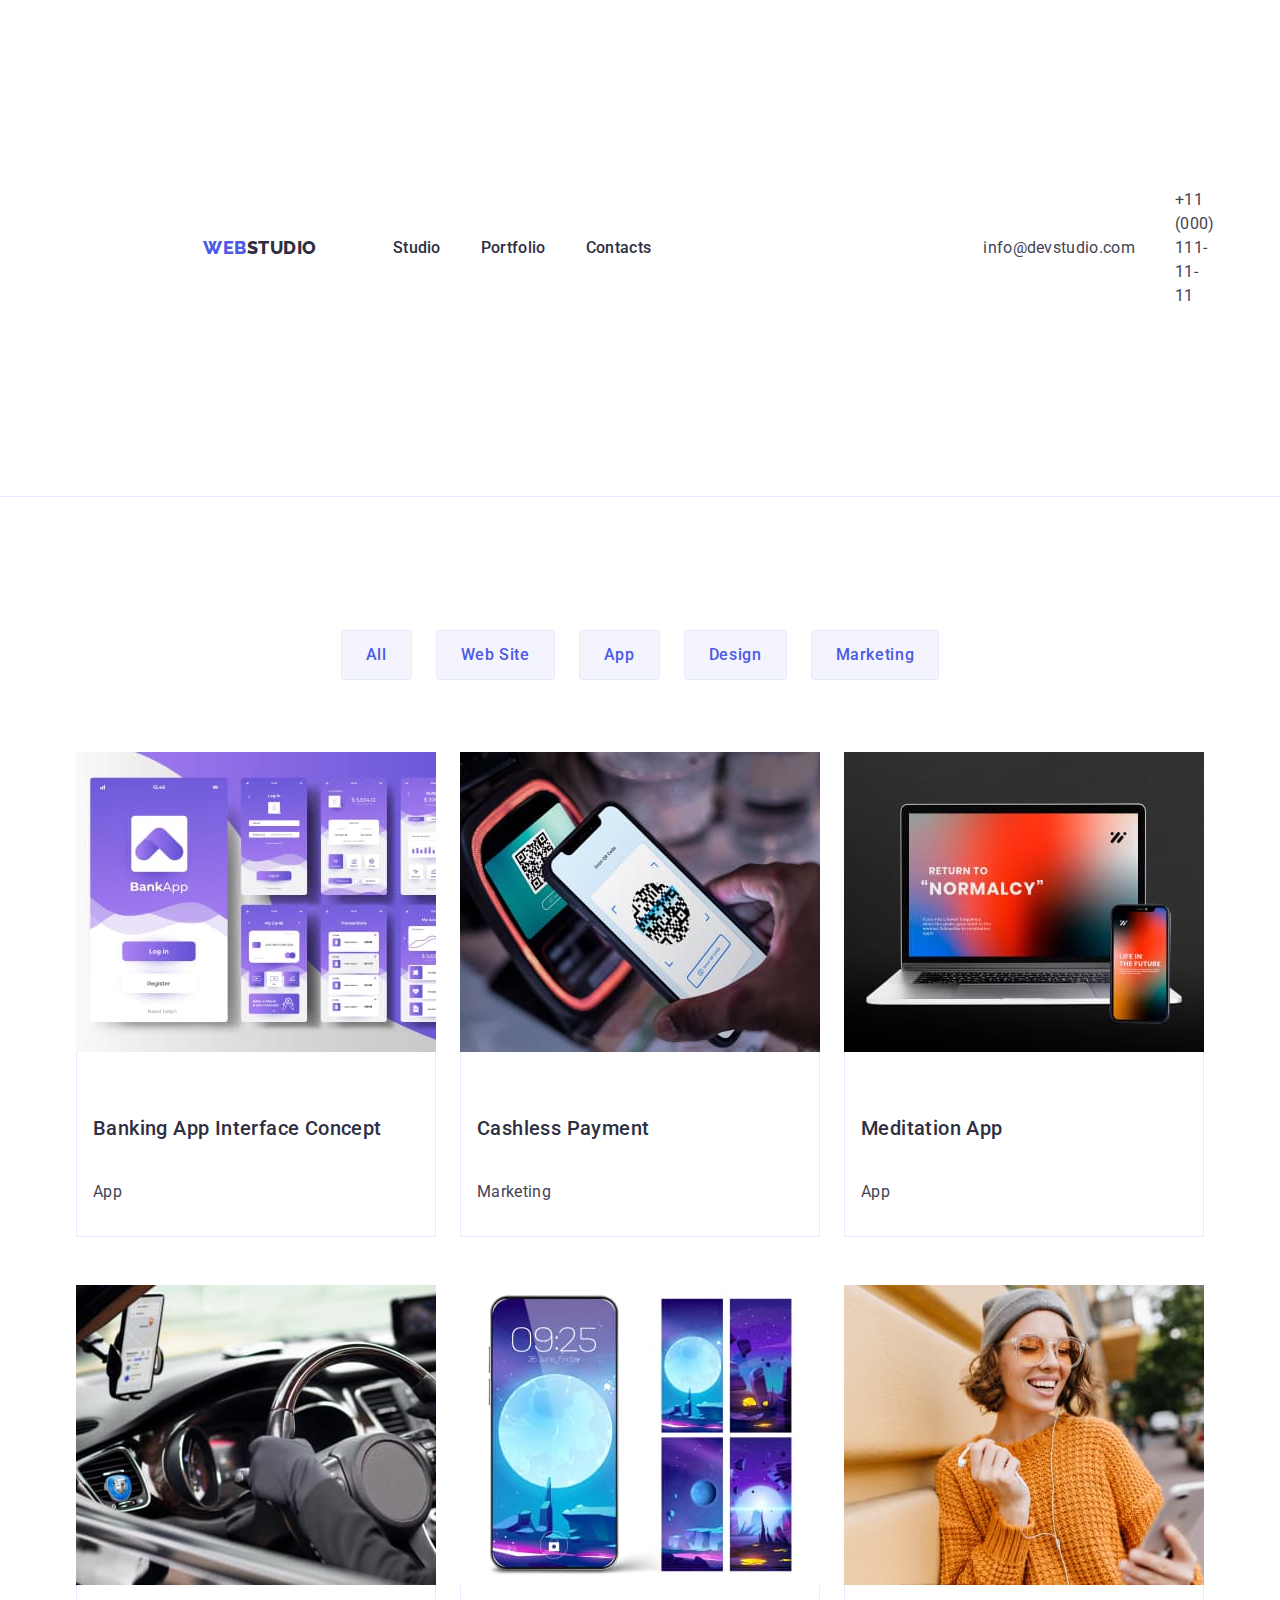
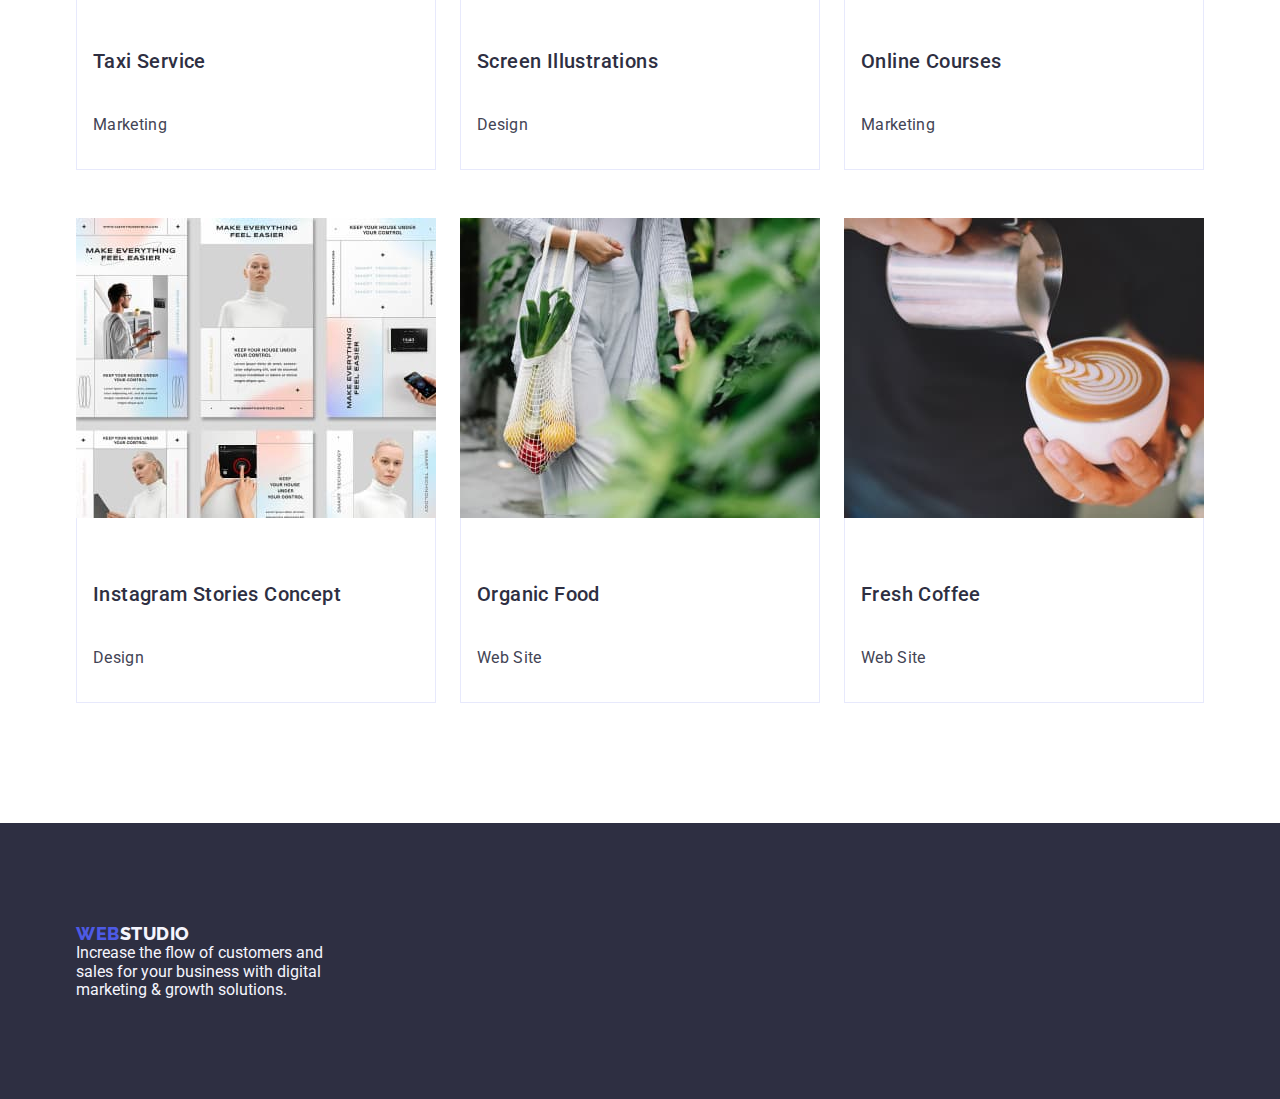
==== portfolio.html @ f51f7f71 "pop" ====
<!DOCTYPE html>
<html lang="en">
  <head>
    <meta charset="UTF-8" />
    <meta http-equiv="X-UA-Compatible" content="IE=edge" />
    <meta name="viewport" content="width=device-width, initial-scale=1.0" />
    <link rel="preconnect" href="https://fonts.googleapis.com" />
    <link rel="preconnect" href="https://fonts.gstatic.com" crossorigin />
    <link
      href="https://fonts.googleapis.com/css2?family=Raleway:wght@800&family=Roboto:wght@400;500;700;900&display=swap"
      rel="stylesheet"
    />
    <link
      rel="stylesheet"
      href="https://cdnjs.cloudflare.com/ajax/libs/modern-normalize/1.0.0/modern-normalize.min.css"
    />
    <link
      rel="stylesheet"
      href="https://cdnjs.cloudflare.com/ajax/libs/modern-normalize/1.0.0/modern-normalize.min.css"
    />
    <link rel="stylesheet" href="./css/modern-normalize.min.css" />

    <link rel="stylesheet" href="./css/styles.css" />
    <title>Strona z zadania domowego2</title>
  </head>
  <body>
    <header class="section header-index">
      <div class="header-display container">
        <nav class="index-nav">
          <a class="logo-webstudio link" href="./index.html"
            >Web<span class="logo-studio">Studio</span></a
          >
          <ul class="list header-list">
            <li><a class="links-header link" href="./index.html">Studio</a></li>
            <li>
              <a class="links-header link" href="./portfolio.html">Portfolio</a>
            </li>
            <li><a class="links-header link" href="">Contacts</a></li>
          </ul>
        </nav>
        <address class="adress-font-normal">
          <ul class="list adress-display">
            <li>
              <a class="link adress-info" href="mailto:info@devstudio.com"
                >info@devstudio.com</a
              >
            </li>
            <li>
              <a class="link adress-info" href="tel:+110001111111"
                >+11 (000) 111-11-11</a
              >
            </li>
          </ul>
        </address>
      </div>
    </header>
    <main>
      <section class="portfolio-main">
        <div class="container">
          <h1 class="header-hidden">Naglowek strony portfolio</h1>
          <ul class="list portfolio-button-ul">
            <li><button type="button" class="btn-sek">All</button></li>
            <li><button type="button" class="btn-sek">Web Site</button></li>
            <li><button type="button" class="btn-sek">App</button></li>
            <li><button type="button" class="btn-sek">Design</button></li>
            <li><button type="button" class="btn-sek">Marketing</button></li>
          </ul>

          <ul class="list portfolio-img-ul">
            <li  class="list-flex-calcwidth">
              <a href="" class="link">
                <img src="./images/imgzd2.jpg" alt="imgzd1" width="360" />
                <div class="images-div">
                <h2 class="images-header">Banking App Interface Concept</h2>
                <p class="images-text">App</p></div></a
              >
            </li>
            <li class="list-flex-calcwidth">
              <a href="" class="link">
                <img src="./images/img2zd2.jpg" alt="imgzd1" width="360" />
                <div class="images-div">
                <h2 class="images-header">Cashless Payment</h2>
                <p class="images-text">Marketing</p>
                </div></a
              >
            </li>
            <li class="list-flex-calcwidth">
              <a href="" class="link">
                <img src="./images/img3zd2.jpg" alt="imgzd1" width="360" />
                <div class="images-div">
                <h2 class="images-header">Meditation App</h2>
                <p class="images-text">App</p></div></a
              >
            </li>
            <li class="list-flex-calcwidth">
              <a href="" class="link">
                <img src="./images/img4zd2.jpg" alt="imgzd1" width="360" />
                <div class="images-div">
                <h2 class="images-header">Taxi Service</h2>
                <p class="images-text">Marketing</p></div></a
              >
            </li>
            <li class="list-flex-calcwidth">
              <a href="" class="link">
                <img src="./images/img5zd2.jpg" alt="imgzd1" width="360" />
                <div class="images-div">
                <h2 class="images-header">Screen Illustrations</h2>
                <p class="images-text">Design</p></div></a
              >
            </li>
            <li class="list-flex-calcwidth"">
              <a href="" class="link">
                <img src="./images/img6zd2.jpg" alt="imgzd1" width="360" />
                <div class="images-div">
                <h2 class="images-header">Online Courses</h2>
                <p class="images-text">Marketing</p></div></a
              >
            </li>
            <li class="list-flex-calcwidth">
              <a href="" class="link">
                <img src="./images/img7zd2.jpg" alt="imgzd1" width="360" />
                <div class="images-div">
                <h2 class="images-header">Instagram Stories Concept</h2>
                <p class="images-text">Design</p></div></a
              >
            </li>
            <li class="list-flex-calcwidth">
              <a href="" class="link">
                <img src="./images/img8zd2.jpg" alt="imgzd1" width="360" />
                <div class="images-div">
                <h2 class="images-header">Organic Food</h2>
                <p class="images-text">Web Site</p></div></a
              >
            </li>
            <li  class="list-flex-calcwidth">
              <a href="" class="link">
                <img src="./images/img9zd2.jpg" alt="imgzd1" width="360" />
                <div class="images-div">
                <h2 class="images-header">Fresh Coffee</h2>
                <p class="images-text">Web Site</p></div></a
              >
            </li>
          </ul>
        </div>
      </section>
    </main>

    <footer class="footer-items">
      <div class="container">
      <a class="logo-webstudio link" href="./index.html"
        >Web<span class="logo-studio-footer">Studio</span></a
      >
      <p class="footer-text">
        Increase the flow of customers and sales for your business with digital
        marketing & growth solutions.
      </p>
    </div>
    </footer>
  </body>
</html>
---- css/styles.css ----
*,
*::before,
*::after {
  box-sizing: border-box;
  margin: 0;
  padding: 0;
}

img {
  display: block;
  max-width: 100%;
  height: auto;
}
button {
  cursor: pointer;
  border: none;
  border-radius: 4px;
}
ul,
ol {
  list-style: none;
  margin: 0;
  padding-left: 0;
}

:root {
  --navy-color: #2e2f42;
  --pcolor: #434455;
  --logo-webcolor: #4d5ae5;
  --background-color: #ffffff;
  --links-color: #404bbf;
  --button-color: #f4f4fd;
  --cornflower: #e7e9fc;
}
body {
  font-family: 'Roboto', sans-serif;
  color: var(--pcolor);
  background-color: var(--background-color);
}

.logo-webstudio {
  color: var(--logo-webcolor);
  font-family: 'Raleway', sans-serif;
  font-size: 18px;
  font-style: normal;
  font-weight: 800;
  line-height: 1.17;
  letter-spacing: 0.03em;
  text-transform: uppercase;
  margin-right: 76px;
}
.logo-studio {
  color: var(--navy-color);
}
.link {
  text-decoration: none;
}

.links-header {
  color: var(--navy-color);
  font-size: 16px;
  font-style: normal;
  font-weight: 500;
  line-height: 1.5;
  letter-spacing: 0.02em;
  padding: 24px 0;
}

.adress-info {
  color: var(--pcolor);
  font-size: 16px;
  font-style: normal;
  font-weight: 400;
  line-height: 1.5;
  letter-spacing: 0.02em;
}
.adress-info:hover,
.adress-info:focus,
.links-header:hover,
.links-header:focus {
  color: var(--links-color);
}
.btn-sek {
  font-family: 'Roboto', sans-serif;
  color: var(--logo-webcolor);
  background-color: var(--button-color);
  font-size: 16px;
  font-style: normal;
  font-weight: 500;
  line-height: 1.5;
  letter-spacing: 0.04em;
  cursor: pointer;
  border-radius: 4px;
  padding: 12px 24px;
  border: 1px solid var(--cornflower);
  justify-content: center;
  align-items: center;
}
.btn-sek:hover,
.btn-sek:focus {
  color: var(--background-color);
  background-color: var(--links-color);
  border: 1px solid transparent;
}

.list {
  list-style: none;
}

.images-header {
  color: var(--navy-color);
  font-size: 20px;
  font-style: normal;
  font-weight: 500;
  line-height: 1.2;
  letter-spacing: 0.02em;
  padding: 32px 0;
  margin-bottom: 8px;
}

.footer-items {
  background-color: var(--navy-color);
  padding: 100px 0;
}
.logo-studio-footer {
  color: var(--button-color);
  font-family: Raleway;
  font-size: 18px;
  font-style: normal;
  font-weight: 800;
  line-height: 21px;
  letter-spacing: 0.54px;
  text-transform: uppercase;
}

.index-first-section-color {
  background-color: var(--navy-color);
}
.section-team-color {
  background-color: var(--button-color);
}
.index-first-header {
  font-family: Roboto;
  font-size: 56px;
  font-style: normal;
  font-weight: 700;
  line-height: 1.07;
  letter-spacing: 1.12px;
  color: var(--background-color);
  text-align: center;
  max-width: 496px;
  margin-bottom: 46px;
  margin-left: auto;
  margin-right: auto;
}
.btn-order-service {
  background-color: var(--logo-webcolor);
  font-family: 'Roboto', sans-serif;
  font-size: 16px;
  cursor: pointer;
  font-weight: 500;
  line-height: 1.5;
  letter-spacing: 0.04em;
  color: var(--background-color);
  display: block;
  min-width: 169px;
  height: 56px;
  border: none;
  border-radius: 4px;
  margin: auto;
}

.btn-order-service:hover,
.btn-order-service:focus {
  background-color: var(--links-color);
}

.index-second-header {
  color: var(--navy-color);
  font-family: Roboto;
  font-size: 20px;
  font-weight: 500;
  line-height: 1.2;
  letter-spacing: 0.02em;
  margin-bottom: 8px;
}

.images-text {
  font-family: Roboto;
  font-size: 16px;
  color: var(--pcolor);
  font-weight: 400;
  line-height: 1.5;
  letter-spacing: 0.02em;
}

.index-third-header {
  color: var(--navy-color);
  font-size: 36px;
  text-align: center;
  font-weight: 700;
  line-height: 1.11;
  letter-spacing: 0.02em;
  text-transform: capitalize;
  margin-bottom: 72px;
}
.team-list {
  background-color: var(--background-color);
  width: calc((100% - 72px) / 4);
  border-radius: 0px 0px 4px 4px;
}

.footer-text {
  color: var(--button-color);
}
.index-footer-p {
  color: var(--button-color);
  line-height: 1.5;
  letter-spacing: 0.02em;
}

.adress-font-normal {
  font-style: normal;
  display: flex;
}
.images-text-app {
  color: var(--pcolor);
}

/* ZADANIE DOMOWE NR 3  */
.container {
  width: 1158px;
  padding: 0 15px;
  margin: 0 auto;
}
.section {
  padding: 120px 0;
}
.index-nav {
  display: flex;
  align-items: center;
}
.header-list {
  display: flex;
  gap: 40px;
}

.adress-display {
  display: flex;
  gap: 40px;
  margin-left: 332px;
  align-items: center;
}
.header-index {
  border-bottom: 1px solid #e7e9fc;
  padding: 188px;
  display: flex;
}
.links-header {
  padding: 24px 0;
}
.list-display {
  display: flex;
  gap: 24px;
}
.list-display-calcwidth {
  width: calc((100% - 72px) / 4);
}
.list-flex {
  display: flex;
  gap: 24px;
}
.list-flex-calcwidth {
  width: calc((100% - 48px) / 3);
}
.employers {
  padding: 32px 0;
}
.employers-head {
  text-align: center;
  margin-bottom: 8px;
}
.employers-job {
  text-align: center;
}
.footer-logo {
  display: inline-block;
  margin-bottom: 16px;
}
.footer-text {
  max-width: 264px;
}
.header-display {
  display: flex;
}
.footer-items {
  padding: 100px 0;
}
.main-section {
  padding: 188px 0;
}

.portfolio-button-ul {
  display: flex;
  justify-content: center;
  gap: 24px;
  margin-bottom: 72px;
}
.portfolio-img-ul {
  display: flex;
  justify-content: center;
  flex-wrap: wrap;
  column-gap: 24px;
  row-gap: 48px;
}
.portfolio-main {
  padding: 96px 0 120px 0;
}
.images-div {
  padding: 32px 16px;
  border: 1px solid var(--cornflower);
  border-top: none;
}
.header-hidden{
  visibility: hidden;

}
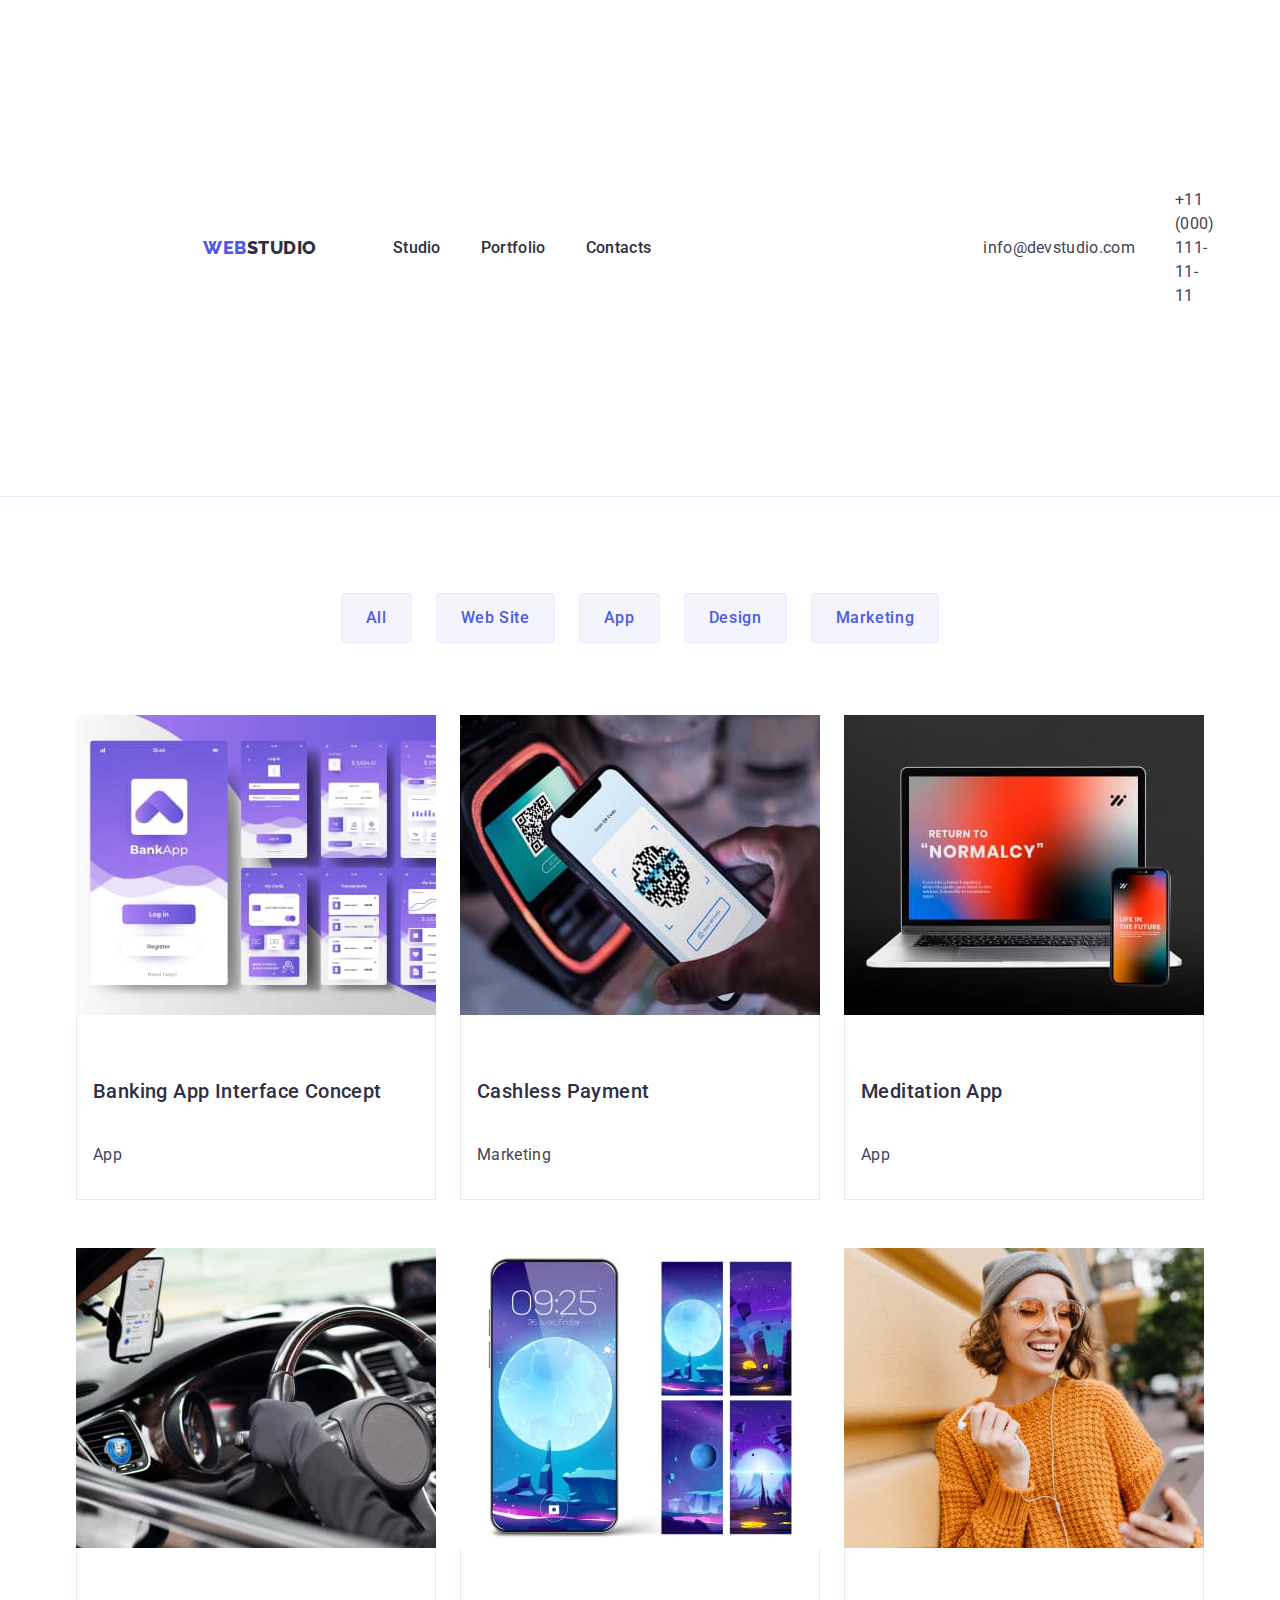
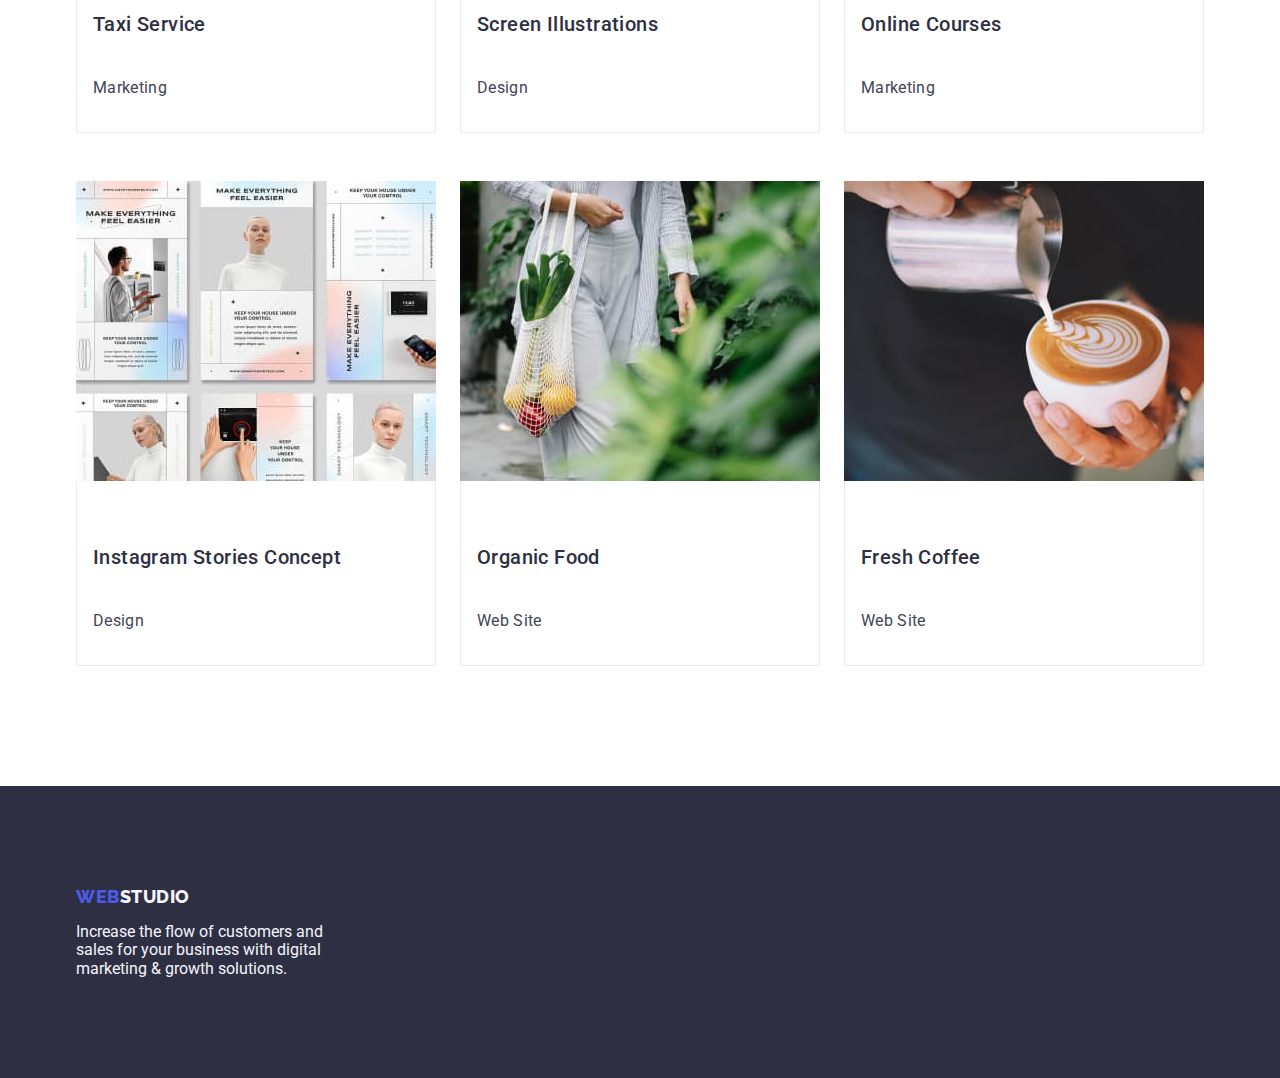
==== commit a9d708ac: "pop" ====
--- a/portfolio.html
+++ b/portfolio.html
@@ -19,7 +19,6 @@
       href="https://cdnjs.cloudflare.com/ajax/libs/modern-normalize/1.0.0/modern-normalize.min.css"
     />
     <link rel="stylesheet" href="./css/modern-normalize.min.css" />
-
     <link rel="stylesheet" href="./css/styles.css" />
     <title>Strona z zadania domowego2</title>
   </head>
@@ -57,7 +56,7 @@
     <main>
       <section class="portfolio-main">
         <div class="container">
-          <h1 class="header-hidden">Naglowek strony portfolio</h1>
+          <h1 class="visually-hidden">Naglowek strony portfolio</h1>
           <ul class="list portfolio-button-ul">
             <li><button type="button" class="btn-sek">All</button></li>
             <li><button type="button" class="btn-sek">Web Site</button></li>
@@ -147,7 +146,7 @@
 
     <footer class="footer-items">
       <div class="container">
-      <a class="logo-webstudio link" href="./index.html"
+      <a class="logo-webstudio link footer-logo" href="./index.html"
         >Web<span class="logo-studio-footer">Studio</span></a
       >
       <p class="footer-text">
--- a/css/styles.css
+++ b/css/styles.css
@@ -321,7 +321,19 @@
   border: 1px solid var(--cornflower);
   border-top: none;
 }
-.header-hidden{
-  visibility: hidden;
-
-}+.footer-logo{
+   margin-bottom: 16px;
+  }
+.visually-hidden{
+  position: absolute;
+  width: 1px;
+  height: 1px;
+  margin: -1px;
+  border: 0;
+  padding: 0;
+  
+  white-space: nowrap;
+  clip-path: inset(100%);
+  clip: rect(0 0 0 0);
+  overflow: hidden;
+}
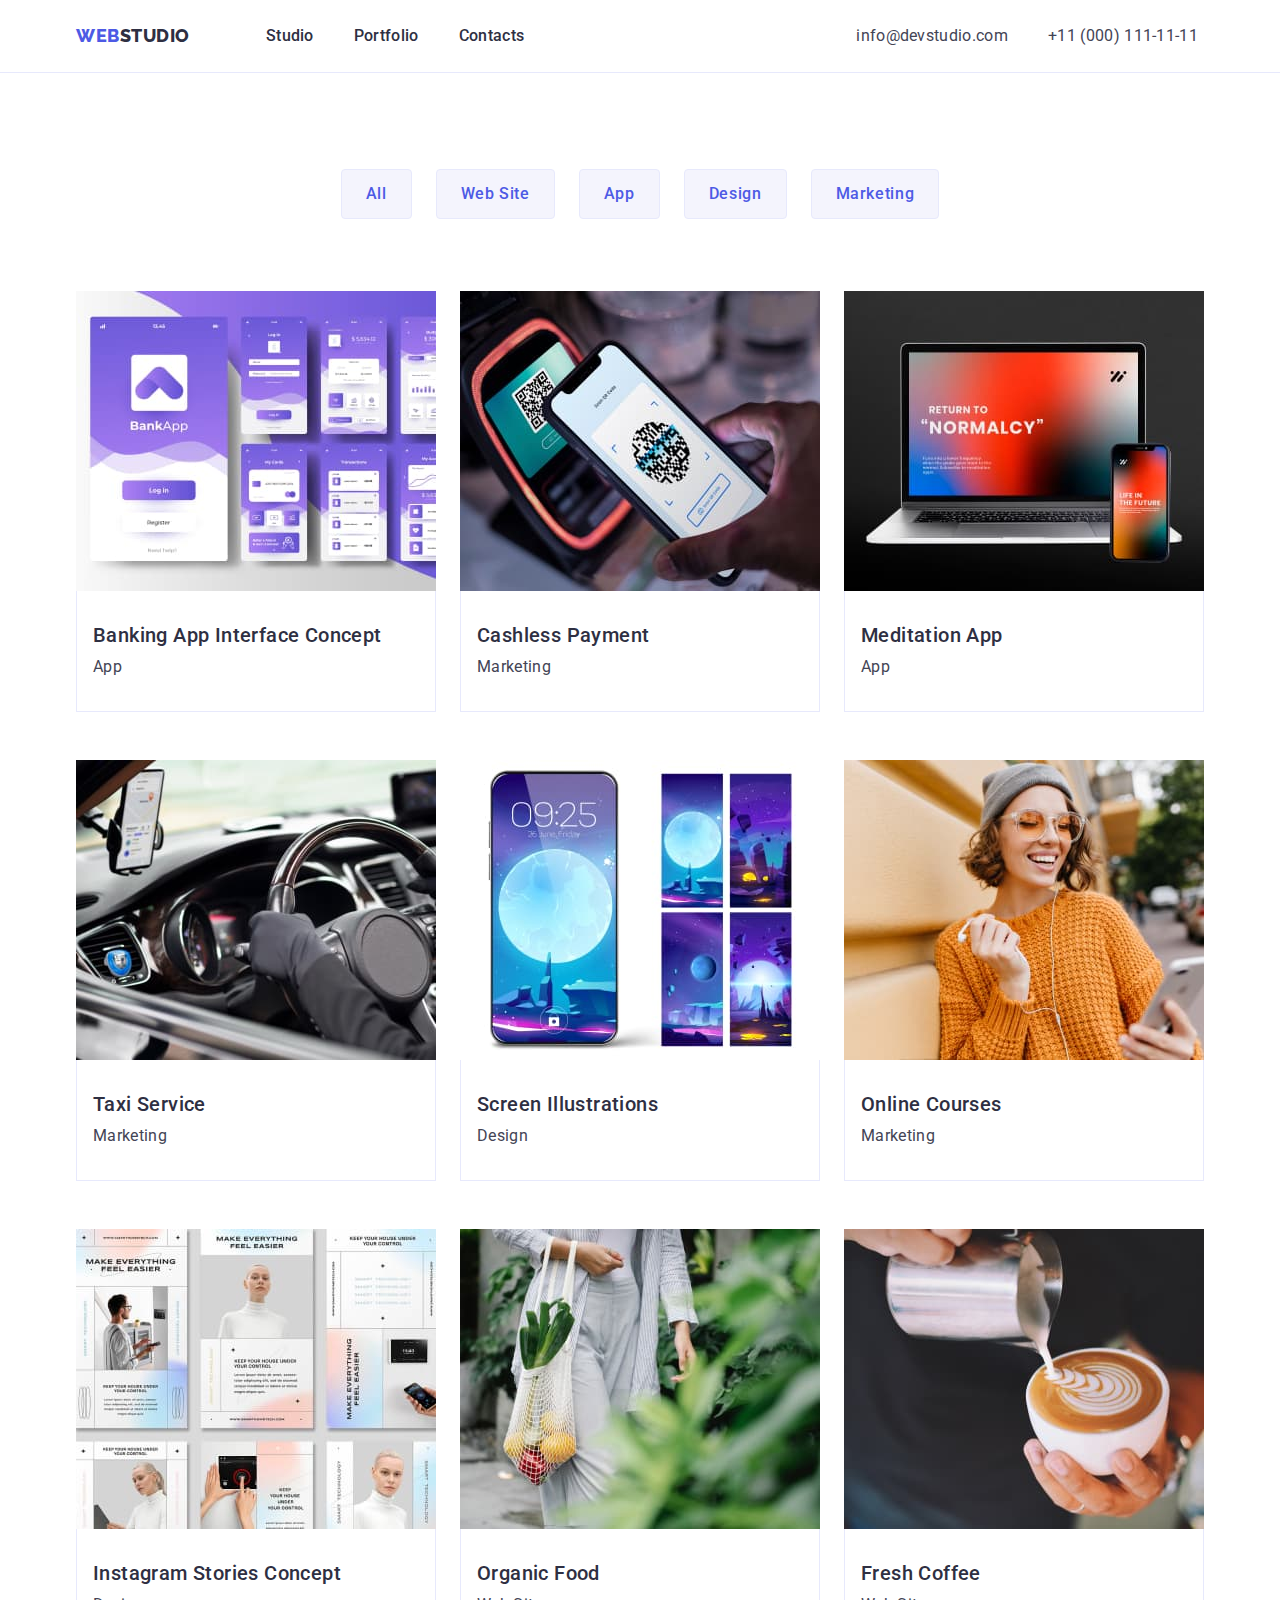
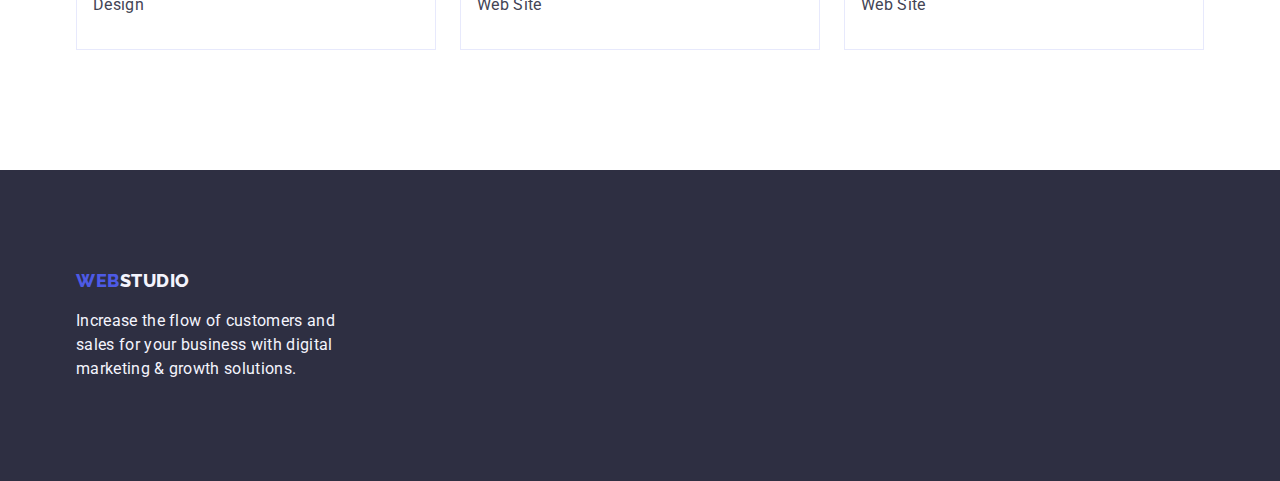
==== commit 745e690a: "pop" ====
--- a/portfolio.html
+++ b/portfolio.html
@@ -14,16 +14,12 @@
       rel="stylesheet"
       href="https://cdnjs.cloudflare.com/ajax/libs/modern-normalize/1.0.0/modern-normalize.min.css"
     />
-    <link
-      rel="stylesheet"
-      href="https://cdnjs.cloudflare.com/ajax/libs/modern-normalize/1.0.0/modern-normalize.min.css"
-    />
     <link rel="stylesheet" href="./css/modern-normalize.min.css" />
     <link rel="stylesheet" href="./css/styles.css" />
     <title>Strona z zadania domowego2</title>
   </head>
   <body>
-    <header class="section header-index">
+    <header class="header-index">
       <div class="header-display container">
         <nav class="index-nav">
           <a class="logo-webstudio link" href="./index.html"
@@ -34,7 +30,9 @@
             <li>
               <a class="links-header link" href="./portfolio.html">Portfolio</a>
             </li>
-            <li><a class="links-header link" href="">Contacts</a></li>
+            <li>
+              <a class="links-header link" href="">Contacts</a>
+            </li>
           </ul>
         </nav>
         <address class="adress-font-normal">
@@ -66,20 +64,21 @@
           </ul>
 
           <ul class="list portfolio-img-ul">
-            <li  class="list-flex-calcwidth">
+            <li class="list-flex-calcwidth">
               <a href="" class="link">
                 <img src="./images/imgzd2.jpg" alt="imgzd1" width="360" />
                 <div class="images-div">
-                <h2 class="images-header">Banking App Interface Concept</h2>
-                <p class="images-text">App</p></div></a
+                  <h2 class="images-header">Banking App Interface Concept</h2>
+                  <p class="images-text">App</p>
+                </div></a
               >
             </li>
             <li class="list-flex-calcwidth">
               <a href="" class="link">
                 <img src="./images/img2zd2.jpg" alt="imgzd1" width="360" />
                 <div class="images-div">
-                <h2 class="images-header">Cashless Payment</h2>
-                <p class="images-text">Marketing</p>
+                  <h2 class="images-header">Cashless Payment</h2>
+                  <p class="images-text">Marketing</p>
                 </div></a
               >
             </li>
@@ -87,56 +86,63 @@
               <a href="" class="link">
                 <img src="./images/img3zd2.jpg" alt="imgzd1" width="360" />
                 <div class="images-div">
-                <h2 class="images-header">Meditation App</h2>
-                <p class="images-text">App</p></div></a
+                  <h2 class="images-header">Meditation App</h2>
+                  <p class="images-text">App</p>
+                </div></a
               >
             </li>
             <li class="list-flex-calcwidth">
               <a href="" class="link">
                 <img src="./images/img4zd2.jpg" alt="imgzd1" width="360" />
                 <div class="images-div">
-                <h2 class="images-header">Taxi Service</h2>
-                <p class="images-text">Marketing</p></div></a
+                  <h2 class="images-header">Taxi Service</h2>
+                  <p class="images-text">Marketing</p>
+                </div></a
               >
             </li>
             <li class="list-flex-calcwidth">
               <a href="" class="link">
                 <img src="./images/img5zd2.jpg" alt="imgzd1" width="360" />
                 <div class="images-div">
-                <h2 class="images-header">Screen Illustrations</h2>
-                <p class="images-text">Design</p></div></a
+                  <h2 class="images-header">Screen Illustrations</h2>
+                  <p class="images-text">Design</p>
+                </div></a
               >
             </li>
-            <li class="list-flex-calcwidth"">
+            <li class="list-flex-calcwidth">
               <a href="" class="link">
                 <img src="./images/img6zd2.jpg" alt="imgzd1" width="360" />
                 <div class="images-div">
-                <h2 class="images-header">Online Courses</h2>
-                <p class="images-text">Marketing</p></div></a
+                  <h2 class="images-header">Online Courses</h2>
+                  <p class="images-text">Marketing</p>
+                </div></a
               >
             </li>
             <li class="list-flex-calcwidth">
               <a href="" class="link">
                 <img src="./images/img7zd2.jpg" alt="imgzd1" width="360" />
                 <div class="images-div">
-                <h2 class="images-header">Instagram Stories Concept</h2>
-                <p class="images-text">Design</p></div></a
+                  <h2 class="images-header">Instagram Stories Concept</h2>
+                  <p class="images-text">Design</p>
+                </div></a
               >
             </li>
             <li class="list-flex-calcwidth">
               <a href="" class="link">
                 <img src="./images/img8zd2.jpg" alt="imgzd1" width="360" />
                 <div class="images-div">
-                <h2 class="images-header">Organic Food</h2>
-                <p class="images-text">Web Site</p></div></a
+                  <h2 class="images-header">Organic Food</h2>
+                  <p class="images-text">Web Site</p>
+                </div></a
               >
             </li>
-            <li  class="list-flex-calcwidth">
+            <li class="list-flex-calcwidth">
               <a href="" class="link">
                 <img src="./images/img9zd2.jpg" alt="imgzd1" width="360" />
                 <div class="images-div">
-                <h2 class="images-header">Fresh Coffee</h2>
-                <p class="images-text">Web Site</p></div></a
+                  <h2 class="images-header">Fresh Coffee</h2>
+                  <p class="images-text">Web Site</p>
+                </div></a
               >
             </li>
           </ul>
@@ -146,14 +152,14 @@
 
     <footer class="footer-items">
       <div class="container">
-      <a class="logo-webstudio link footer-logo" href="./index.html"
-        >Web<span class="logo-studio-footer">Studio</span></a
-      >
-      <p class="footer-text">
-        Increase the flow of customers and sales for your business with digital
-        marketing & growth solutions.
-      </p>
-    </div>
+        <a class="logo-webstudio link footer-logo" href="./index.html"
+          >Web<span class="logo-studio-footer">Studio</span></a
+        >
+        <p class="footer-text">
+          Increase the flow of customers and sales for your business with
+          digital marketing & growth solutions.
+        </p>
+      </div>
     </footer>
   </body>
 </html>
--- a/css/styles.css
+++ b/css/styles.css
@@ -64,6 +64,7 @@
   line-height: 1.5;
   letter-spacing: 0.02em;
   padding: 24px 0;
+  display: inline-block;
 }
 
 .adress-info {
@@ -114,8 +115,6 @@
   font-weight: 500;
   line-height: 1.2;
   letter-spacing: 0.02em;
-  padding: 32px 0;
-  margin-bottom: 8px;
 }
 
 .footer-items {
@@ -192,6 +191,8 @@
   font-weight: 400;
   line-height: 1.5;
   letter-spacing: 0.02em;
+  margin-top:8px;
+
 }
 
 .index-third-header {
@@ -204,16 +205,18 @@
   text-transform: capitalize;
   margin-bottom: 72px;
 }
+.third-section{
+  padding-bottom: 120px ;
+}
 .team-list {
   background-color: var(--background-color);
   width: calc((100% - 72px) / 4);
   border-radius: 0px 0px 4px 4px;
+  box-shadow: 0px 2px 1px 0px rgba(46, 47, 66, 0.08), 0px 1px 1px 0px rgba(46, 47, 66, 0.16), 0px 1px 6px 0px rgba(46, 47, 66, 0.08);
 }
 
 .footer-text {
-  color: var(--button-color);
-}
-.index-footer-p {
+  max-width: 264px;
   color: var(--button-color);
   line-height: 1.5;
   letter-spacing: 0.02em;
@@ -253,7 +256,6 @@
 }
 .header-index {
   border-bottom: 1px solid #e7e9fc;
-  padding: 188px;
   display: flex;
 }
 .links-header {
@@ -285,10 +287,7 @@
 }
 .footer-logo {
   display: inline-block;
-  margin-bottom: 16px;
-}
-.footer-text {
-  max-width: 264px;
+  margin-bottom: 17.5px;
 }
 .header-display {
   display: flex;
@@ -321,17 +320,15 @@
   border: 1px solid var(--cornflower);
   border-top: none;
 }
-.footer-logo{
-   margin-bottom: 16px;
-  }
-.visually-hidden{
+
+.visually-hidden {
   position: absolute;
   width: 1px;
   height: 1px;
   margin: -1px;
   border: 0;
   padding: 0;
-  
+
   white-space: nowrap;
   clip-path: inset(100%);
   clip: rect(0 0 0 0);
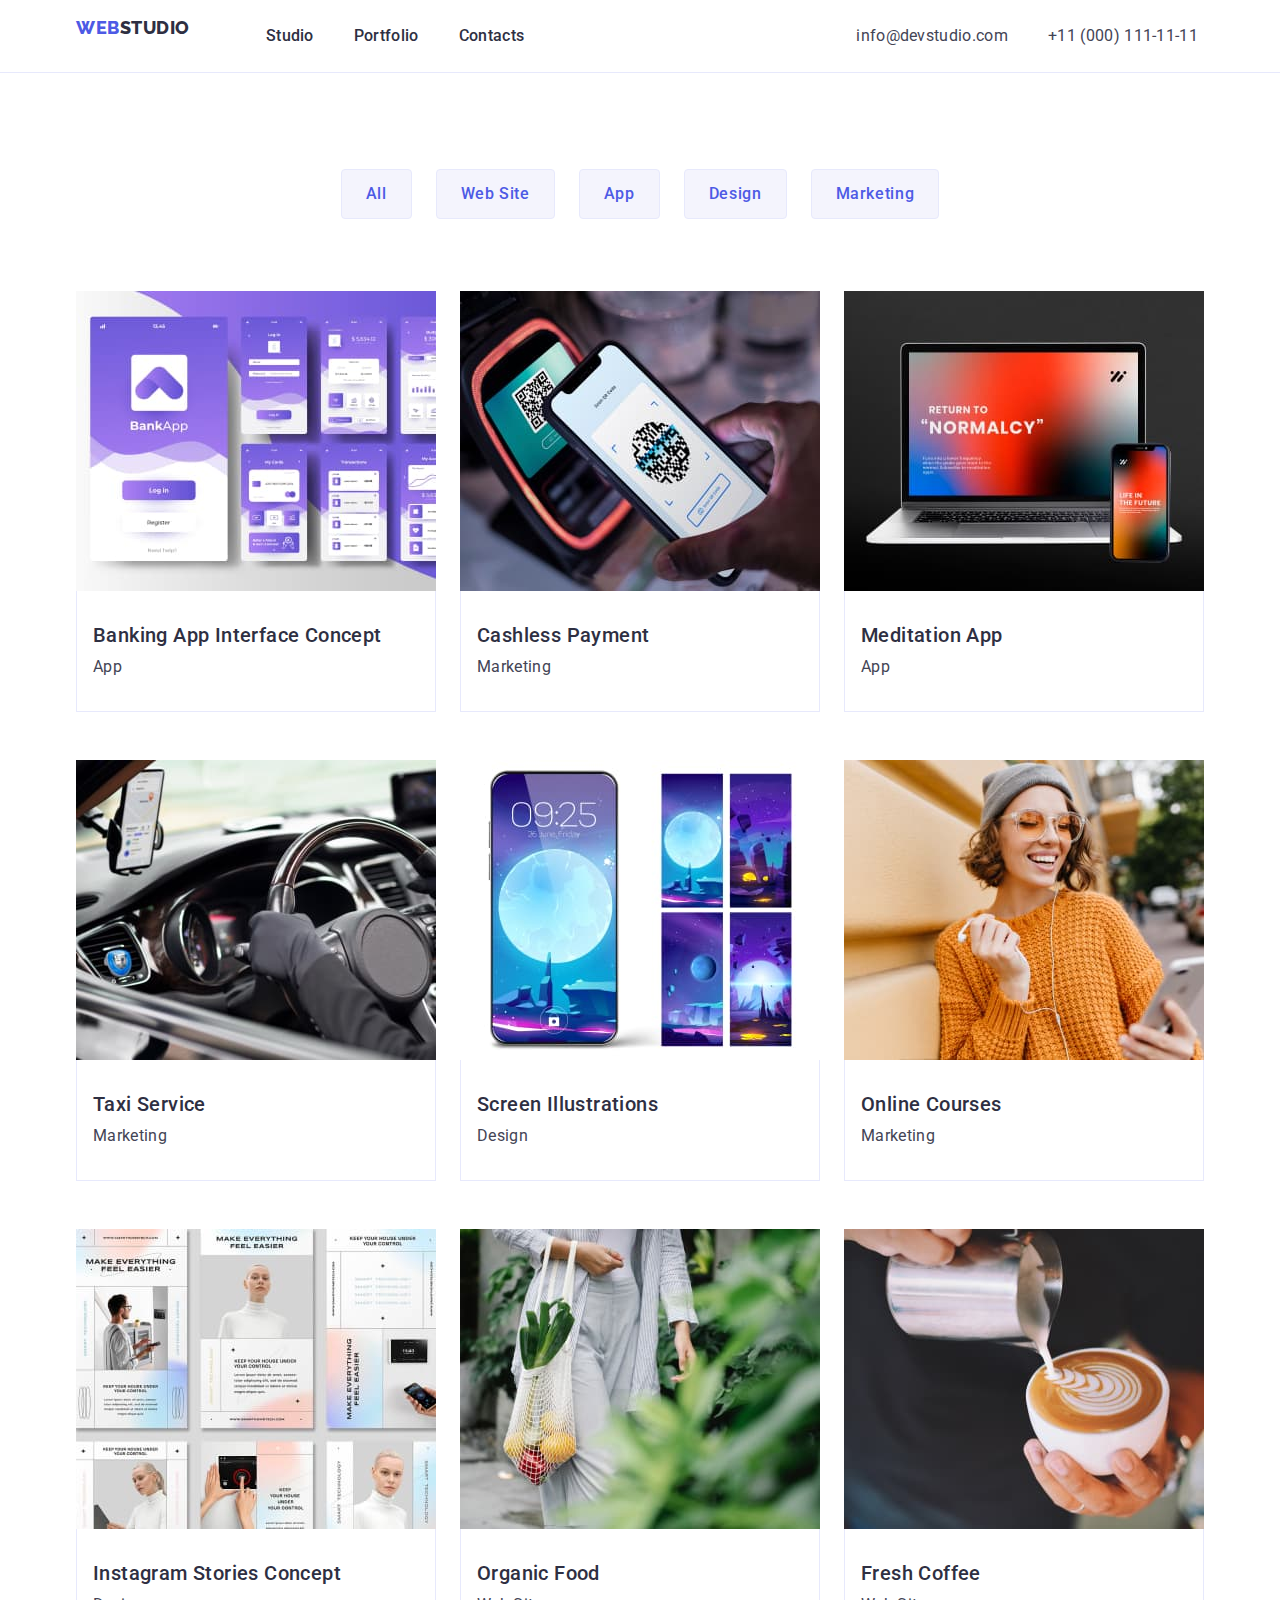
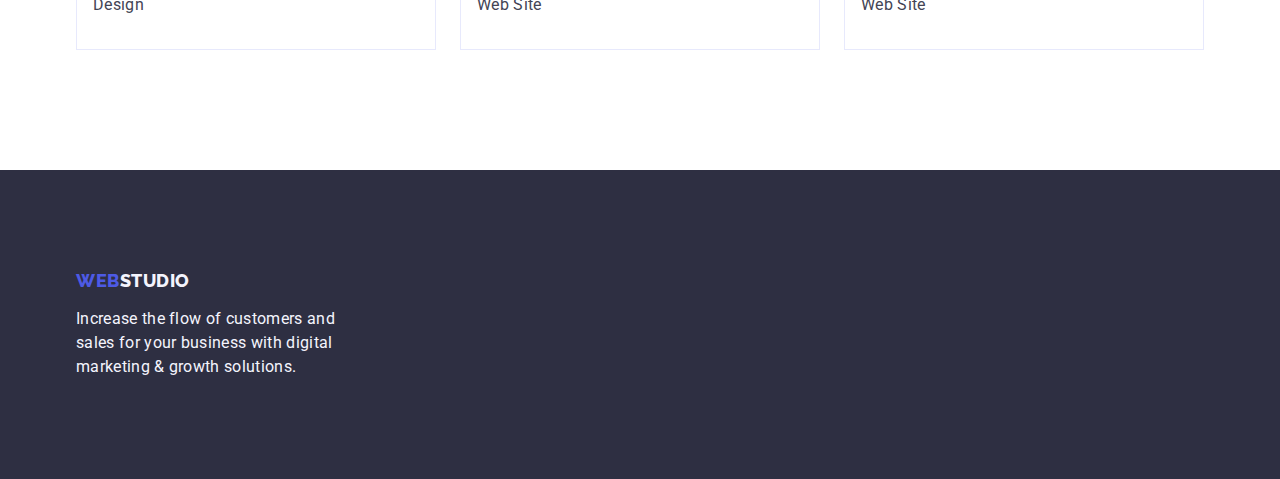
==== commit 7abd7709: "pop" ====
--- a/portfolio.html
+++ b/portfolio.html
@@ -152,7 +152,7 @@
 
     <footer class="footer-items">
       <div class="container">
-        <a class="logo-webstudio link footer-logo" href="./index.html"
+        <a class="logo-webstudio link" href="./index.html"
           >Web<span class="logo-studio-footer">Studio</span></a
         >
         <p class="footer-text">
--- a/css/styles.css
+++ b/css/styles.css
@@ -48,6 +48,8 @@
   letter-spacing: 0.03em;
   text-transform: uppercase;
   margin-right: 76px;
+  display: inline-block;
+  margin-bottom: 16px;
 }
 .logo-studio {
   color: var(--navy-color);
@@ -285,10 +287,7 @@
 .employers-job {
   text-align: center;
 }
-.footer-logo {
-  display: inline-block;
-  margin-bottom: 17.5px;
-}
+
 .header-display {
   display: flex;
 }
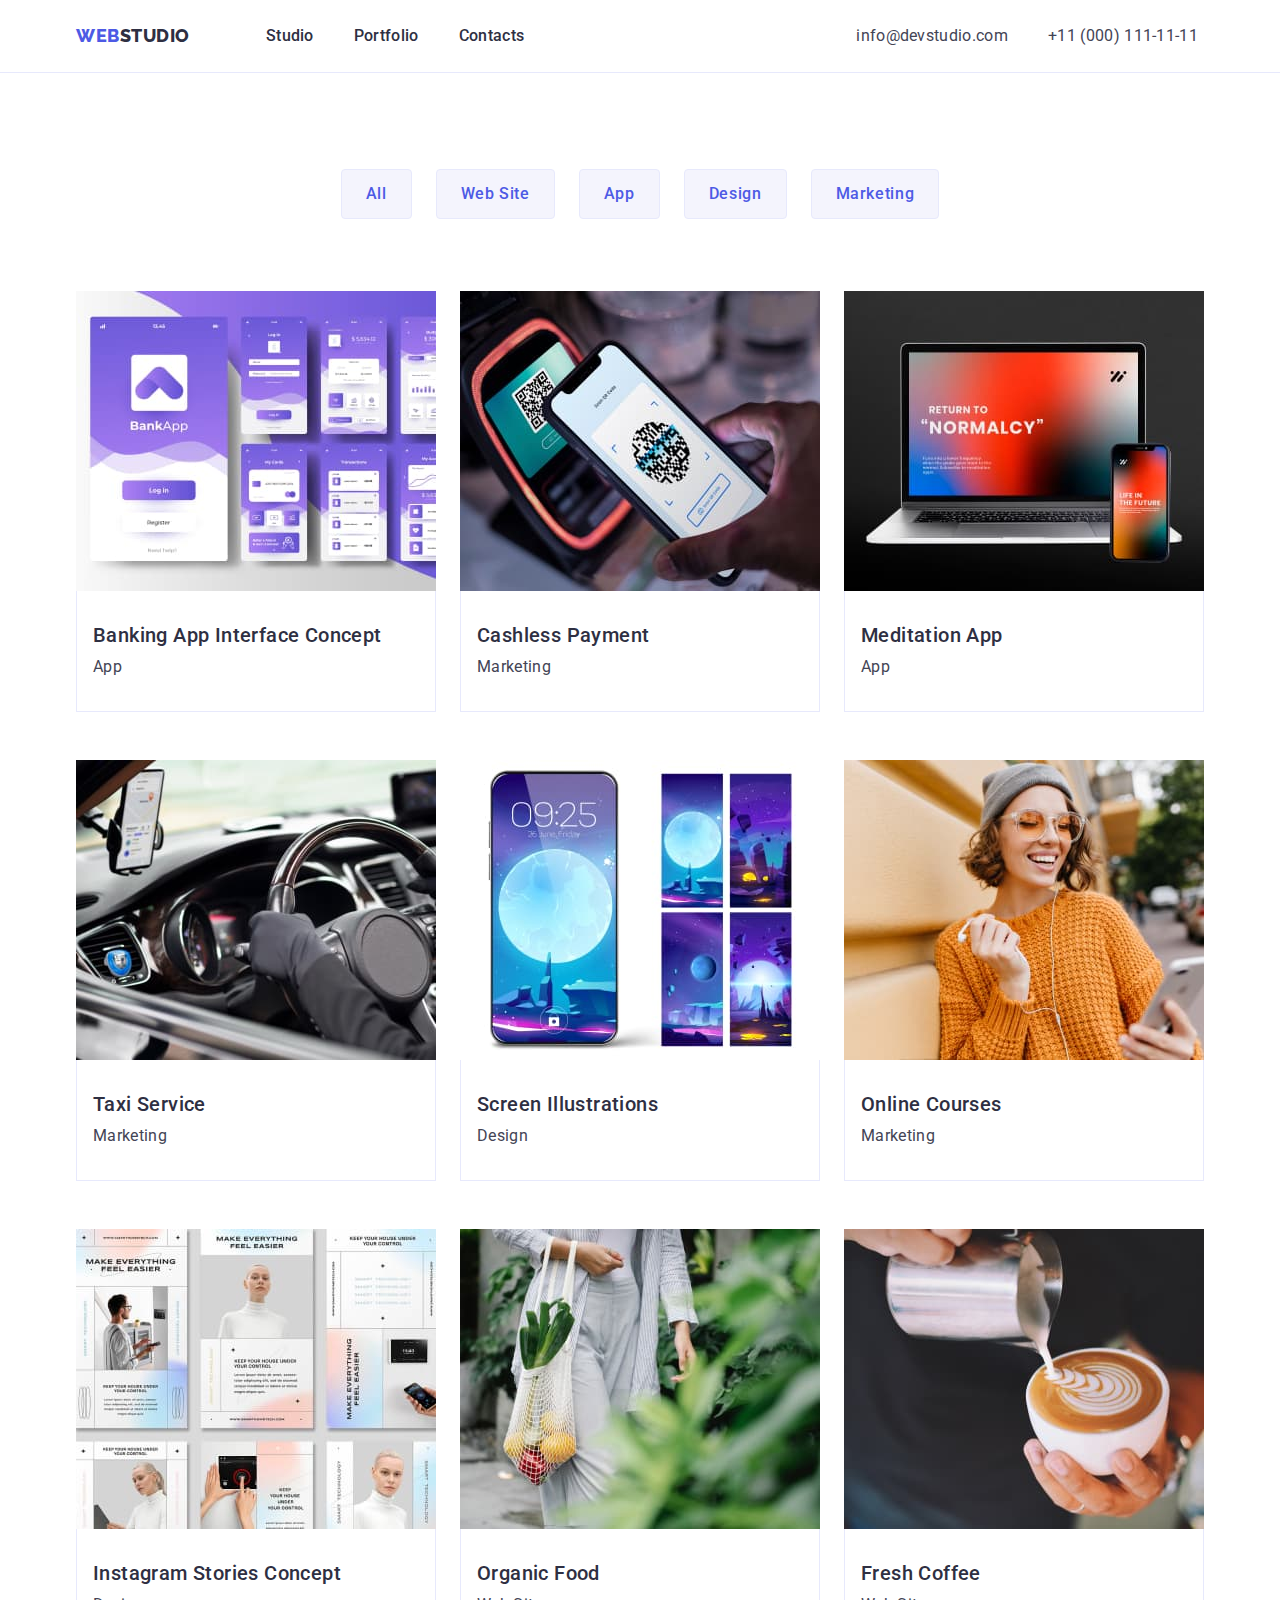
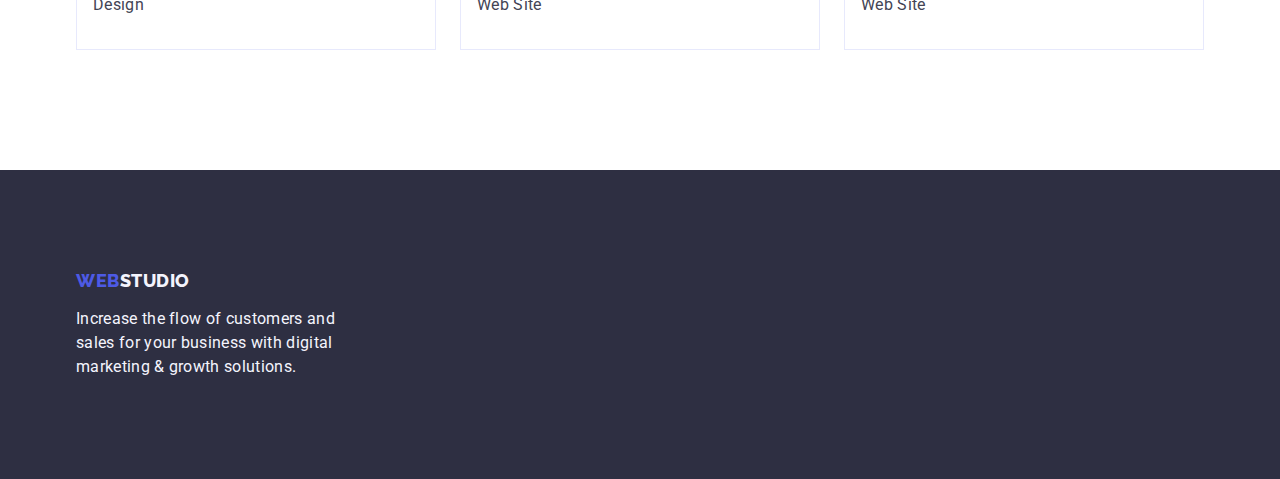
==== commit 6ef67ecb: "p" ====
--- a/portfolio.html
+++ b/portfolio.html
@@ -152,7 +152,7 @@
 
     <footer class="footer-items">
       <div class="container">
-        <a class="logo-webstudio link" href="./index.html"
+        <a class="logo-webstudio link footer-logo" href="./index.html"
           >Web<span class="logo-studio-footer">Studio</span></a
         >
         <p class="footer-text">
--- a/css/styles.css
+++ b/css/styles.css
@@ -48,8 +48,6 @@
   letter-spacing: 0.03em;
   text-transform: uppercase;
   margin-right: 76px;
-  display: inline-block;
-  margin-bottom: 16px;
 }
 .logo-studio {
   color: var(--navy-color);
@@ -117,12 +115,18 @@
   font-weight: 500;
   line-height: 1.2;
   letter-spacing: 0.02em;
+  margin-bottom: 8px;
 }
 
 .footer-items {
   background-color: var(--navy-color);
   padding: 100px 0;
 }
+.footer-logo{
+  display: inline-block;
+  margin-bottom: 16px;
+}
+
 .logo-studio-footer {
   color: var(--button-color);
   font-family: Raleway;
@@ -287,7 +291,9 @@
 .employers-job {
   text-align: center;
 }
-
+.footer-logo {
+
+}
 .header-display {
   display: flex;
 }
